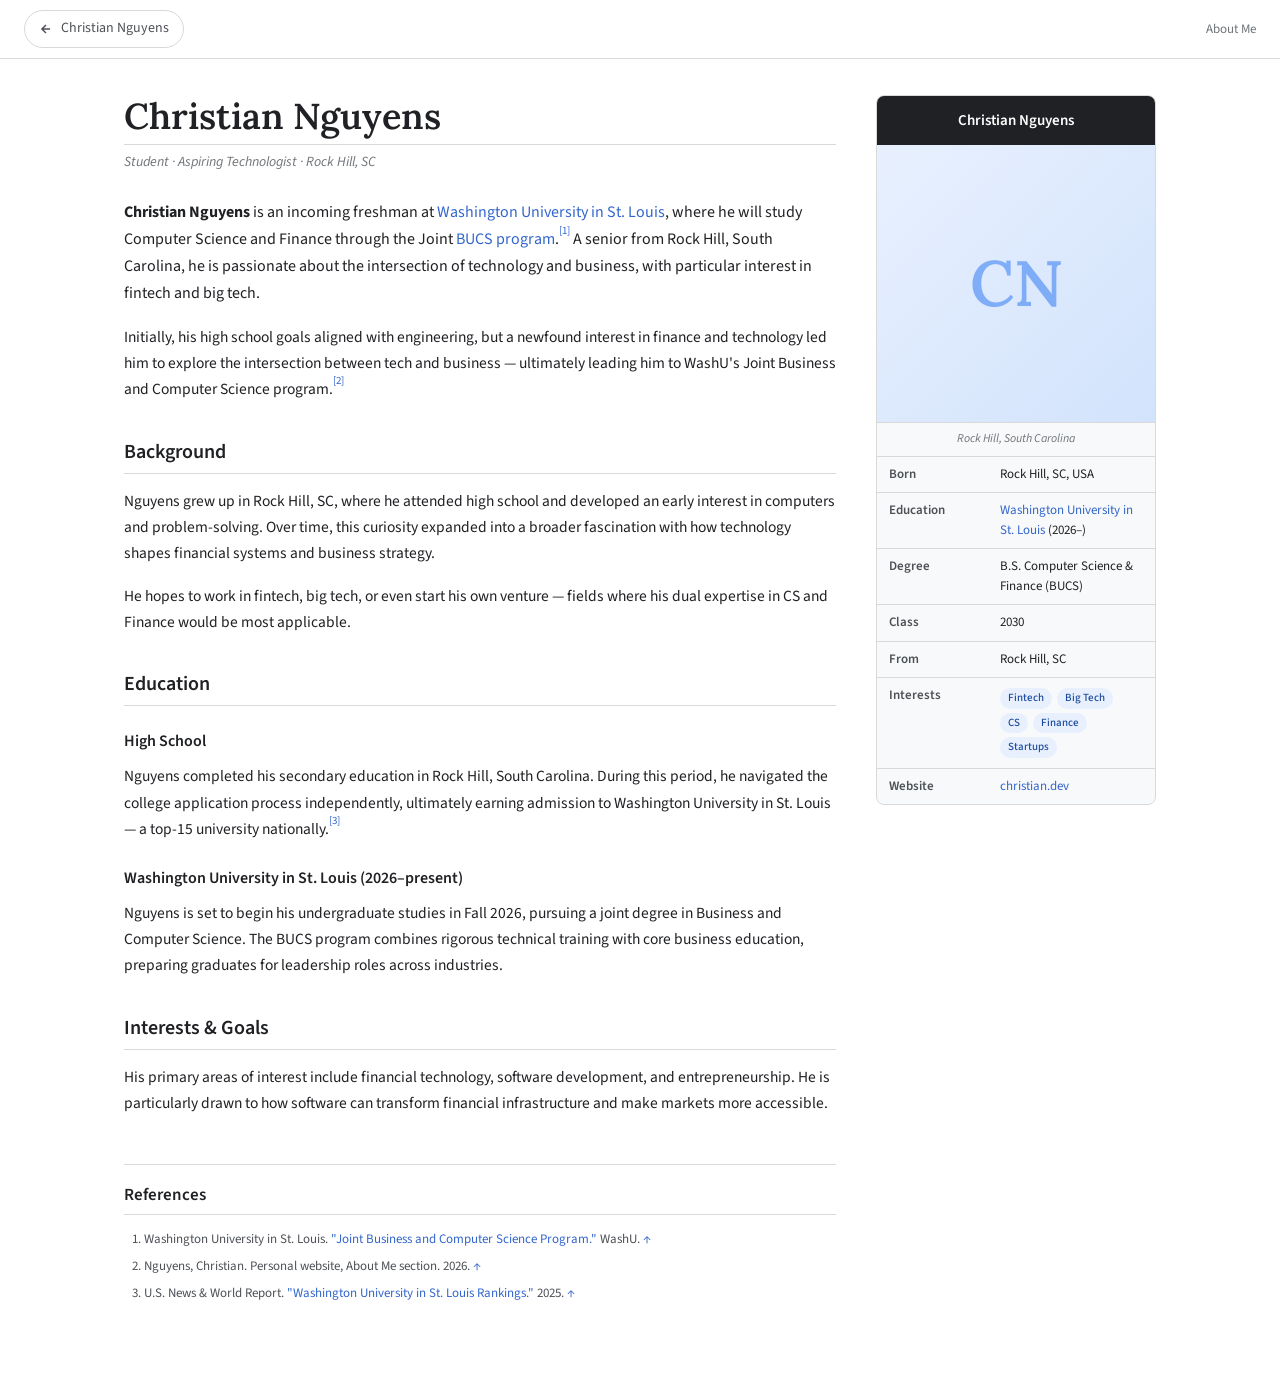
==== about.html @ 951fdd22 "Add files via upload" ====
<!DOCTYPE html>
<html lang="en">
<head>
  <meta charset="UTF-8" />
  <meta name="viewport" content="width=device-width, initial-scale=1.0, maximum-scale=1.0, user-scalable=no" />
  <title>About Me — Christian Nguyens</title>
  <link href="https://fonts.googleapis.com/css2?family=Lora:ital,wght@0,400;0,600;1,400&family=Source+Sans+3:wght@300;400;500;600&display=swap" rel="stylesheet" />
  <style>
    *, *::before, *::after { box-sizing: border-box; margin: 0; padding: 0; }

    :root {
      --g-blue: #4285f4;
      --g-red: #ea4335;
      --g-yellow: #fbbc05;
      --g-green: #34a853;
      --text-primary: #202124;
      --text-secondary: #4d5156;
      --text-tertiary: #70757a;
      --border: #d9d9d9;
      --bg: #fff;
      --surface: #f8f9fa;
      --infobox-bg: #f8f9fa;
      --link: #3366cc;
      --link-hover: #1a4a9e;
      --font-serif: 'Lora', Georgia, serif;
      --font-sans: 'Source Sans 3', sans-serif;
    }

    body {
      font-family: var(--font-sans);
      background: var(--bg);
      color: var(--text-primary);
      font-size: 16px;
      line-height: 1.7;
    }

    /* TOP NAV */
    .topnav {
      border-bottom: 1px solid var(--border);
      padding: 10px 24px;
      display: flex;
      align-items: center;
      justify-content: space-between;
      background: var(--bg);
      position: sticky;
      top: 0;
      z-index: 100;
    }

    .back-btn {
      display: inline-flex;
      align-items: center;
      gap: 8px;
      text-decoration: none;
      color: var(--text-secondary);
      font-size: 14px;
      font-family: var(--font-sans);
      padding: 6px 14px;
      border: 1px solid var(--border);
      border-radius: 20px;
      transition: box-shadow 0.2s, background 0.2s;
    }

    .back-btn:hover {
      box-shadow: 0 1px 6px rgba(32,33,36,.2);
      background: var(--surface);
    }

    .nav-title {
      font-size: 13px;
      color: var(--text-tertiary);
      font-family: var(--font-sans);
    }

    /* LAYOUT */
    .page-wrap {
      max-width: 1080px;
      margin: 0 auto;
      padding: 36px 24px 80px;
      display: grid;
      grid-template-columns: 1fr 280px;
      gap: 40px;
      align-items: start;
    }

    /* ARTICLE */
    .article { min-width: 0; }

    .article-title {
      font-family: var(--font-serif);
      font-size: 36px;
      font-weight: 600;
      line-height: 1.2;
      color: var(--text-primary);
      border-bottom: 1px solid var(--border);
      padding-bottom: 6px;
      margin-bottom: 6px;
    }

    .article-subtitle {
      font-size: 14px;
      color: var(--text-tertiary);
      margin-bottom: 24px;
      font-style: italic;
    }

    .article p {
      margin-bottom: 16px;
      font-size: 15.5px;
      color: var(--text-primary);
    }

    .article a {
      color: var(--link);
      text-decoration: none;
    }

    .article a:hover {
      text-decoration: underline;
      color: var(--link-hover);
    }

    /* SECTION HEADERS */
    .article h2 {
      font-family: var(--font-sans);
      font-size: 20px;
      font-weight: 600;
      color: var(--text-primary);
      border-bottom: 1px solid var(--border);
      padding-bottom: 4px;
      margin: 32px 0 14px;
    }

    .article h3 {
      font-family: var(--font-sans);
      font-size: 16px;
      font-weight: 600;
      color: var(--text-primary);
      margin: 22px 0 8px;
    }

    /* LEAD PARAGRAPH */
    .lead {
      font-size: 16px !important;
    }

    /* FOOTNOTES */
    sup {
      font-size: 11px;
      line-height: 0;
      position: relative;
      top: -4px;
    }

    sup a {
      color: var(--link);
      text-decoration: none;
      font-family: var(--font-sans);
    }

    sup a:hover { text-decoration: underline; }

    .footnotes {
      margin-top: 48px;
      border-top: 1px solid var(--border);
      padding-top: 16px;
    }

    .footnotes h2 {
      font-size: 17px !important;
      margin-top: 0 !important;
    }

    .footnotes ol {
      padding-left: 20px;
      font-size: 13px;
      color: var(--text-secondary);
      line-height: 1.6;
    }

    .footnotes ol li {
      margin-bottom: 6px;
    }

    .footnotes ol li a {
      color: var(--link);
    }

    /* INFOBOX */
    .infobox {
      border: 1px solid var(--border);
      border-radius: 8px;
      background: var(--infobox-bg);
      overflow: hidden;
      font-size: 14px;
      position: sticky;
      top: 70px;
    }

    .infobox-header {
      background: var(--text-primary);
      color: #fff;
      padding: 12px 16px;
      font-family: var(--font-sans);
      font-weight: 600;
      font-size: 15px;
      text-align: center;
    }

    .infobox-photo {
      width: 100%;
      aspect-ratio: 1;
      background: linear-gradient(135deg, #e8f0fe 0%, #d2e3fc 100%);
      display: flex;
      align-items: center;
      justify-content: center;
      border-bottom: 1px solid var(--border);
      position: relative;
      overflow: hidden;
    }

    .infobox-initials {
      font-family: var(--font-serif);
      font-size: 64px;
      font-weight: 600;
      color: var(--g-blue);
      opacity: 0.6;
    }

    .infobox-photo-caption {
      font-size: 12px;
      color: var(--text-tertiary);
      text-align: center;
      padding: 6px 12px;
      border-bottom: 1px solid var(--border);
      font-style: italic;
    }

    .infobox table {
      width: 100%;
      border-collapse: collapse;
    }

    .infobox tr {
      border-bottom: 1px solid var(--border);
    }

    .infobox tr:last-child {
      border-bottom: none;
    }

    .infobox td {
      padding: 8px 12px;
      vertical-align: top;
      line-height: 1.5;
    }

    .infobox td:first-child {
      font-weight: 600;
      color: var(--text-secondary);
      white-space: nowrap;
      width: 40%;
      font-size: 13px;
    }

    .infobox td:last-child {
      color: var(--text-primary);
      font-size: 13px;
    }

    .infobox td a {
      color: var(--link);
      text-decoration: none;
    }

    .infobox td a:hover { text-decoration: underline; }

    .infobox-tag {
      display: inline-block;
      background: #e8f0fe;
      color: #1a4a9e;
      font-size: 11px;
      padding: 2px 8px;
      border-radius: 12px;
      margin: 2px 2px 2px 0;
      font-weight: 500;
    }

    /* MOBILE */
    @media (max-width: 768px) {
      .page-wrap {
        grid-template-columns: 1fr;
        padding: 24px 16px 60px;
        gap: 24px;
      }

      .infobox {
        position: static;
        order: -1;
      }

      .article-title { font-size: 28px; }
    }
  </style>
</head>
<body>

  <nav class="topnav">
    <a class="back-btn" href="index.html">
      <svg width="14" height="14" viewBox="0 0 24 24" fill="none" stroke="currentColor" stroke-width="2.5">
        <path d="M19 12H5M12 5l-7 7 7 7"/>
      </svg>
      Christian Nguyens
    </a>
    <span class="nav-title">About Me</span>
  </nav>

  <div class="page-wrap">

    <!-- MAIN ARTICLE -->
    <article class="article">

      <h1 class="article-title">Christian Nguyens</h1>
      <div class="article-subtitle">Student · Aspiring Technologist · Rock Hill, SC</div>

      <p class="lead">
        <b>Christian Nguyens</b> is an incoming freshman at <a href="https://wustl.edu" target="_blank">Washington University in St. Louis</a>, 
        where he will study Computer Science and Finance through the Joint <a href="https://bucs.wustl.edu" target="_blank">BUCS program</a>.<sup><a href="#ref1" id="cite1">[1]</a></sup> 
        A senior from Rock Hill, South Carolina, he is passionate about the intersection of technology and business, 
        with particular interest in fintech and big tech.
      </p>

      <p>
        Initially, his high school goals aligned with engineering, but a newfound interest in finance and 
        technology led him to explore the intersection between tech and business — ultimately leading him 
        to WashU's Joint Business and Computer Science program.<sup><a href="#ref2" id="cite2">[2]</a></sup>
      </p>

      <h2>Background</h2>

      <p>
        Nguyens grew up in Rock Hill, SC, where he attended high school and developed an early interest 
        in computers and problem-solving. Over time, this curiosity expanded into a broader fascination 
        with how technology shapes financial systems and business strategy.
      </p>

      <p>
        He hopes to work in fintech, big tech, or even start his own venture — fields where his dual 
        expertise in CS and Finance would be most applicable.
      </p>

      <h2>Education</h2>

      <h3>High School</h3>
      <p>
        Nguyens completed his secondary education in Rock Hill, South Carolina. During this period, 
        he navigated the college application process independently, ultimately earning admission to 
        Washington University in St. Louis — a top-15 university nationally.<sup><a href="#ref3" id="cite3">[3]</a></sup>
      </p>

      <h3>Washington University in St. Louis (2026–present)</h3>
      <p>
        Nguyens is set to begin his undergraduate studies in Fall 2026, pursuing a joint degree 
        in Business and Computer Science. The BUCS program combines rigorous technical training 
        with core business education, preparing graduates for leadership roles across industries.
      </p>

      <h2>Interests & Goals</h2>
      <p>
        His primary areas of interest include financial technology, software development, and 
        entrepreneurship. He is particularly drawn to how software can transform financial 
        infrastructure and make markets more accessible.
      </p>

      <!-- FOOTNOTES -->
      <div class="footnotes">
        <h2>References</h2>
        <ol>
          <li id="ref1">Washington University in St. Louis. <a href="https://bucs.wustl.edu" target="_blank">"Joint Business and Computer Science Program."</a> WashU. <a href="#cite1">↑</a></li>
          <li id="ref2">Nguyens, Christian. Personal website, About Me section. 2026. <a href="#cite2">↑</a></li>
          <li id="ref3">U.S. News & World Report. <a href="https://www.usnews.com/best-colleges/washington-university-in-st-louis-2520" target="_blank">"Washington University in St. Louis Rankings."</a> 2025. <a href="#cite3">↑</a></li>
        </ol>
      </div>

    </article>

    <!-- INFOBOX -->
    <aside>
      <div class="infobox">
        <div class="infobox-header">Christian Nguyens</div>
        <div class="infobox-photo">
          <span class="infobox-initials">CN</span>
        </div>
        <div class="infobox-photo-caption">Rock Hill, South Carolina</div>
        <table>
          <tr>
            <td>Born</td>
            <td>Rock Hill, SC, USA</td>
          </tr>
          <tr>
            <td>Education</td>
            <td><a href="https://wustl.edu" target="_blank">Washington University in St. Louis</a> (2026–)</td>
          </tr>
          <tr>
            <td>Degree</td>
            <td>B.S. Computer Science &amp; Finance (BUCS)</td>
          </tr>
          <tr>
            <td>Class</td>
            <td>2030</td>
          </tr>
          <tr>
            <td>From</td>
            <td>Rock Hill, SC</td>
          </tr>
          <tr>
            <td>Interests</td>
            <td>
              <span class="infobox-tag">Fintech</span>
              <span class="infobox-tag">Big Tech</span>
              <span class="infobox-tag">CS</span>
              <span class="infobox-tag">Finance</span>
              <span class="infobox-tag">Startups</span>
            </td>
          </tr>
          <tr>
            <td>Website</td>
            <td><a href="index.html">christian.dev</a></td>
          </tr>
        </table>
      </div>
    </aside>

  </div>

</body>
</html>
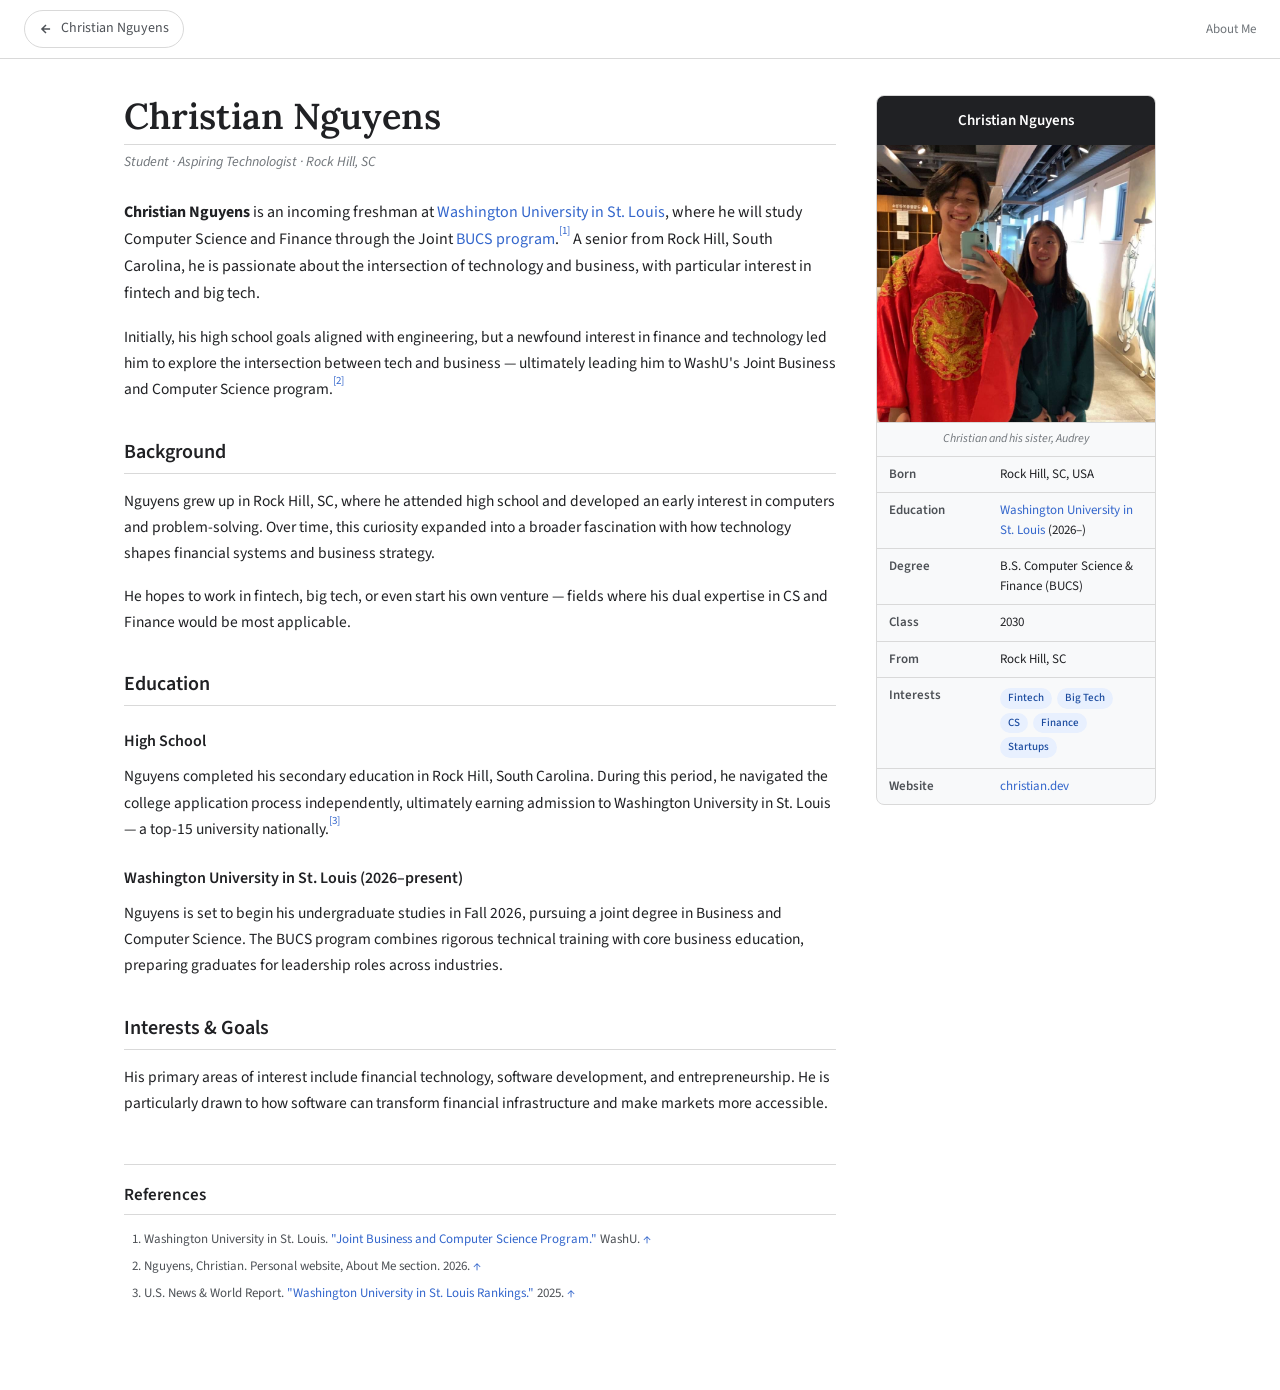
==== commit 295f15f9: "Update about.html" ====
--- a/about.html
+++ b/about.html
@@ -389,9 +389,9 @@
       <div class="infobox">
         <div class="infobox-header">Christian Nguyens</div>
         <div class="infobox-photo">
-          <span class="infobox-initials">CN</span>
+          <img src="christian.jpeg" alt="Christian Nguyens" style="width:100%;height:100%;object-fit:cover;object-position:center 35%;display:block;">
         </div>
-        <div class="infobox-photo-caption">Rock Hill, South Carolina</div>
+        <div class="infobox-photo-caption">Christian and his sister, Audrey</div>
         <table>
           <tr>
             <td>Born</td>
@@ -434,4 +434,4 @@
   </div>
 
 </body>
-</html>+</html>
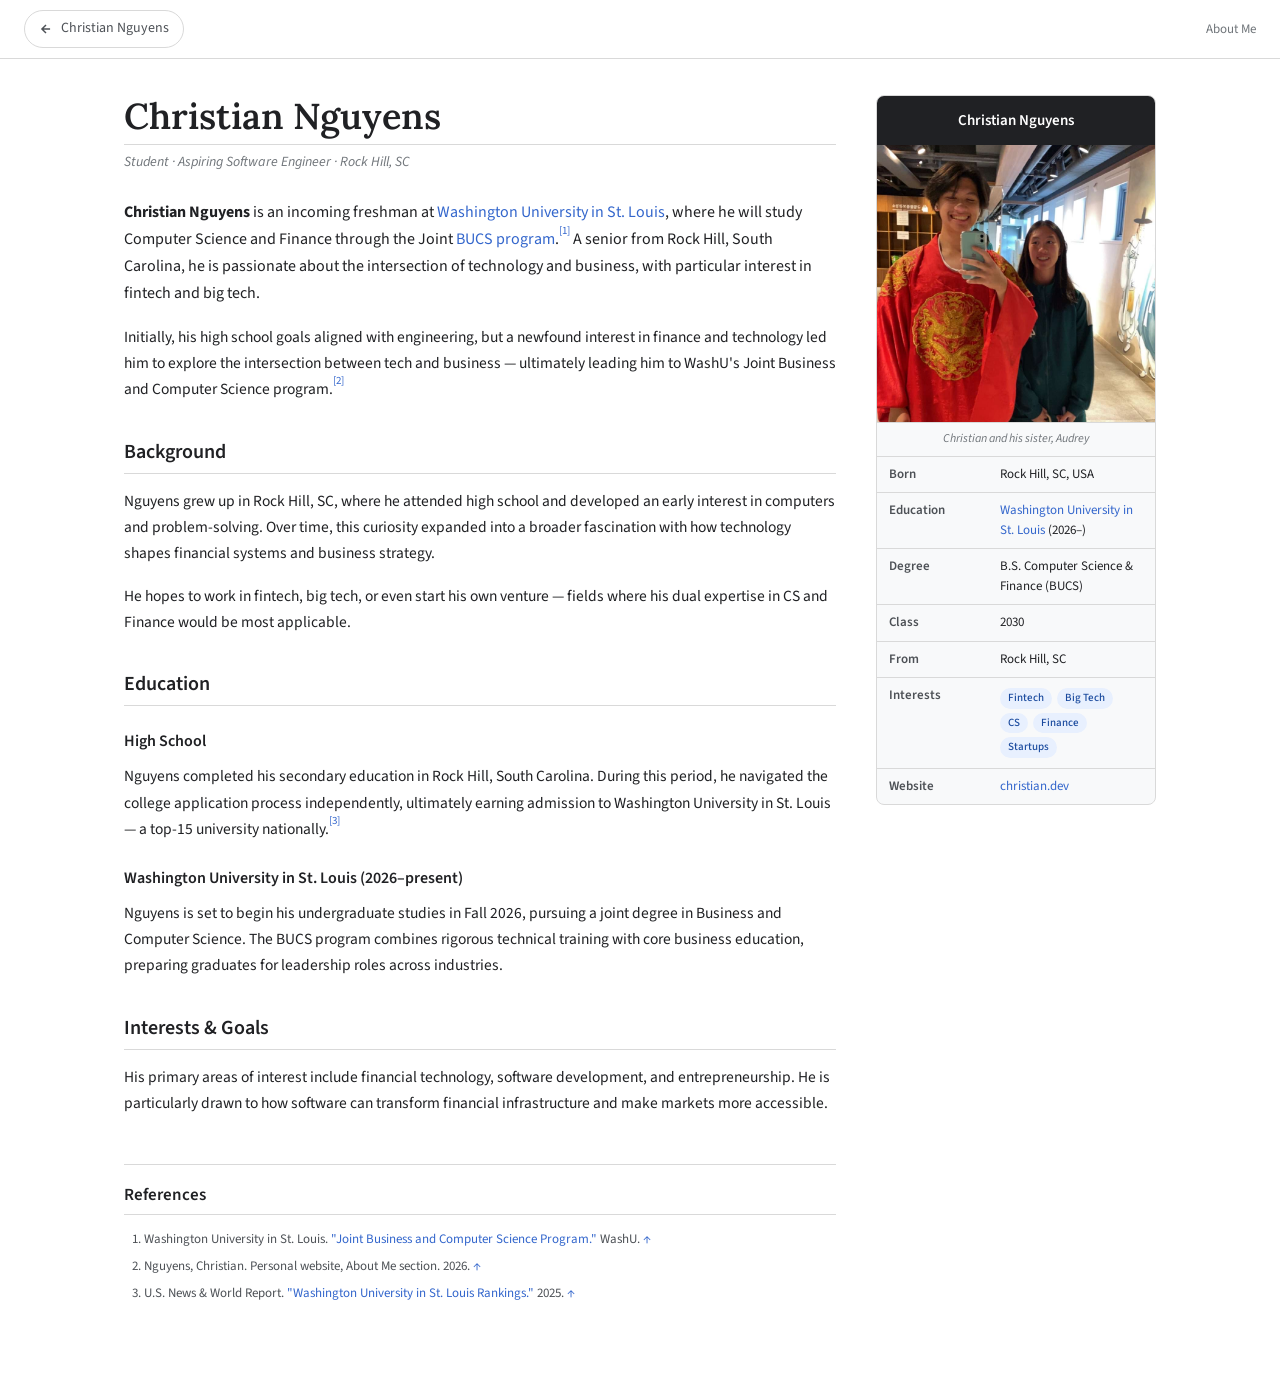
==== commit e25f2ba9: "Update about.html" ====
--- a/about.html
+++ b/about.html
@@ -321,7 +321,7 @@
     <article class="article">
 
       <h1 class="article-title">Christian Nguyens</h1>
-      <div class="article-subtitle">Student · Aspiring Technologist · Rock Hill, SC</div>
+      <div class="article-subtitle">Student · Aspiring Software Engineer · Rock Hill, SC</div>
 
       <p class="lead">
         <b>Christian Nguyens</b> is an incoming freshman at <a href="https://wustl.edu" target="_blank">Washington University in St. Louis</a>, 
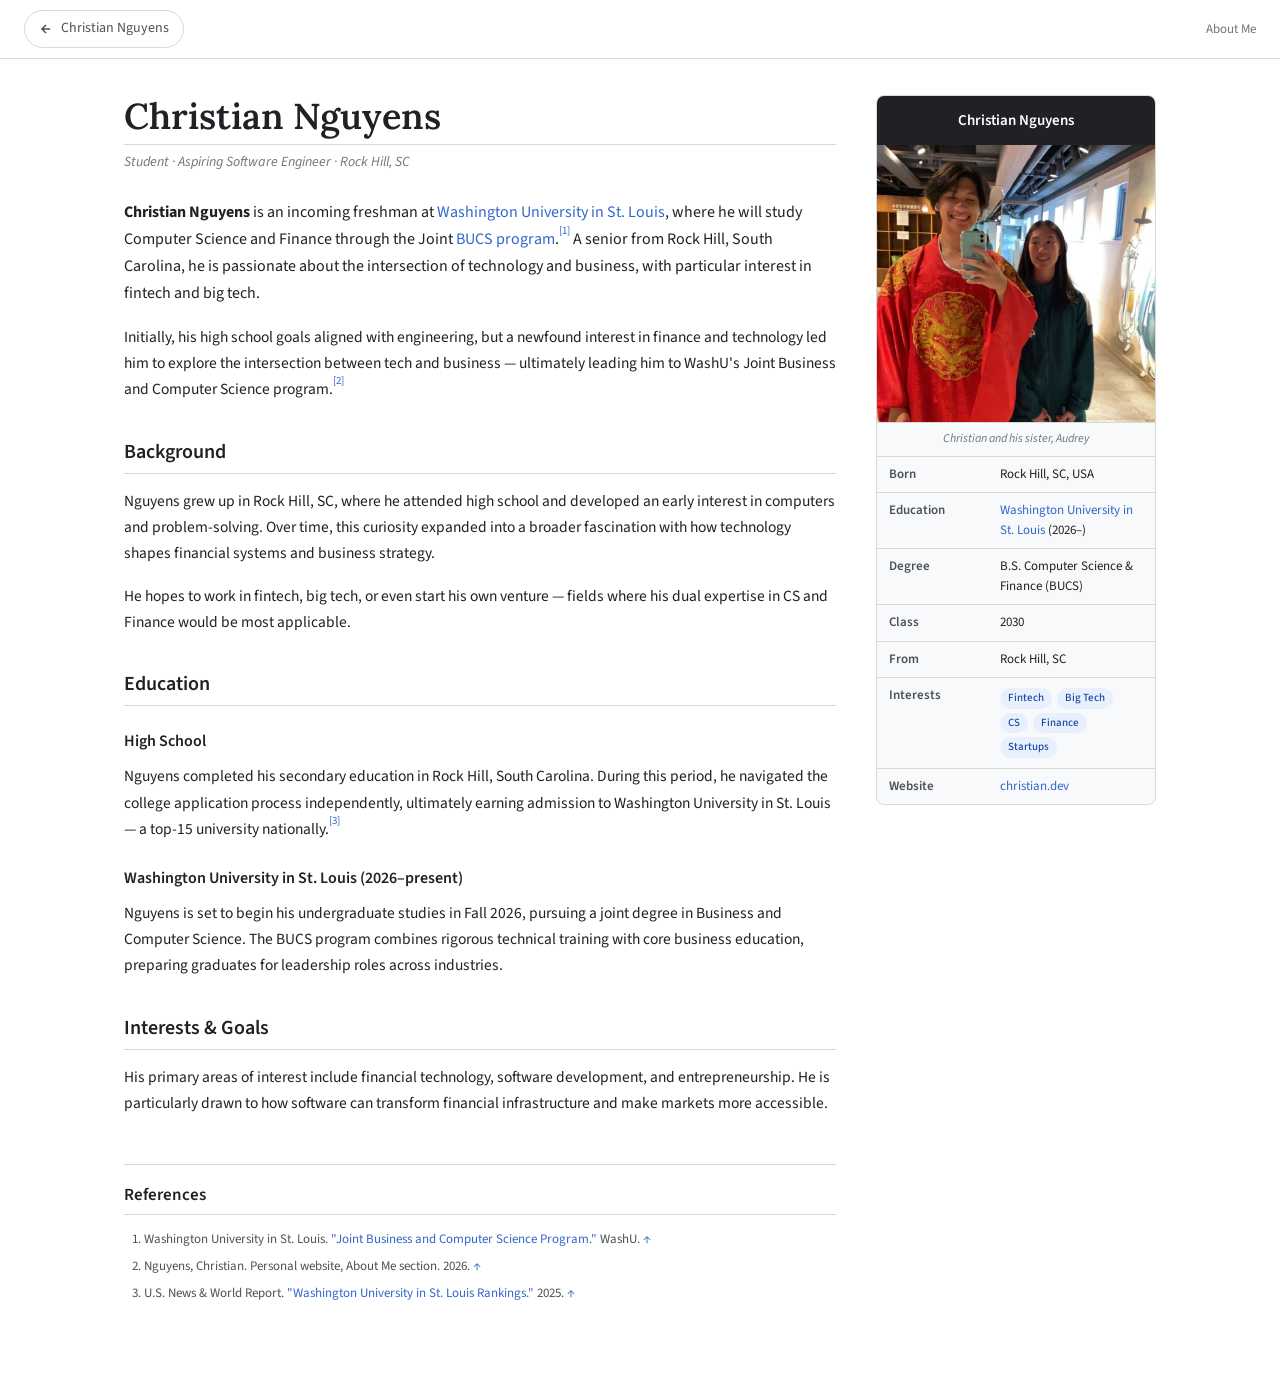
==== commit ba0cfe7f: "Update about.html" ====
--- a/about.html
+++ b/about.html
@@ -292,8 +292,11 @@
         grid-template-columns: 1fr;
         padding: 24px 16px 60px;
         gap: 24px;
+        display: grid;
       }
 
+      .article { order: 1; }
+      
       .infobox {
         position: static;
         order: -1;
